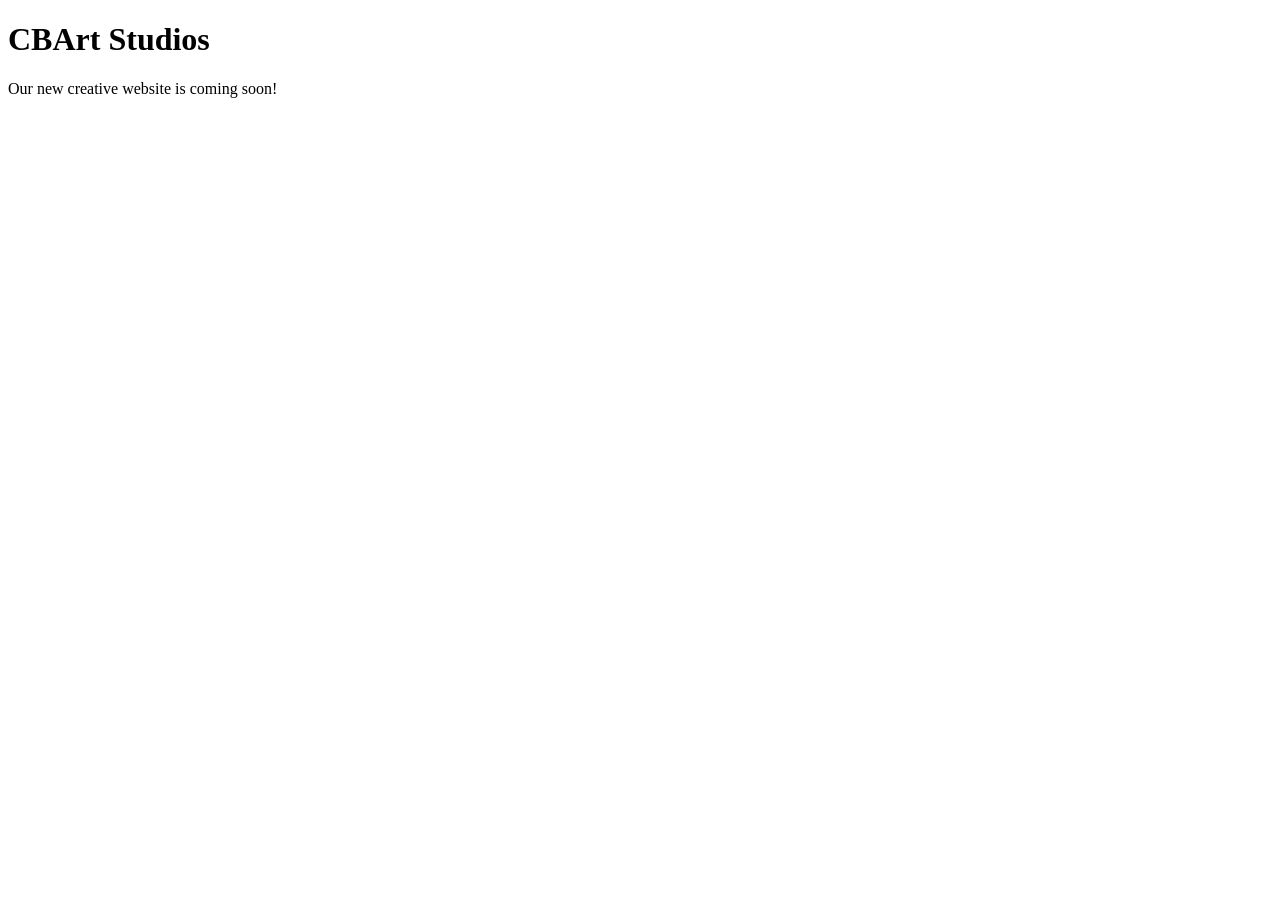
==== index.html @ 7a852289 "Create index.html" ====
<!DOCTYPE html>
<html lang="en">
<head>
  <meta charset="UTF-8">
  <title>CBArt Studios</title>
</head>
<body>
  <h1>CBArt Studios</h1>
  <p>Our new creative website is coming soon!</p>
</body>
</html>
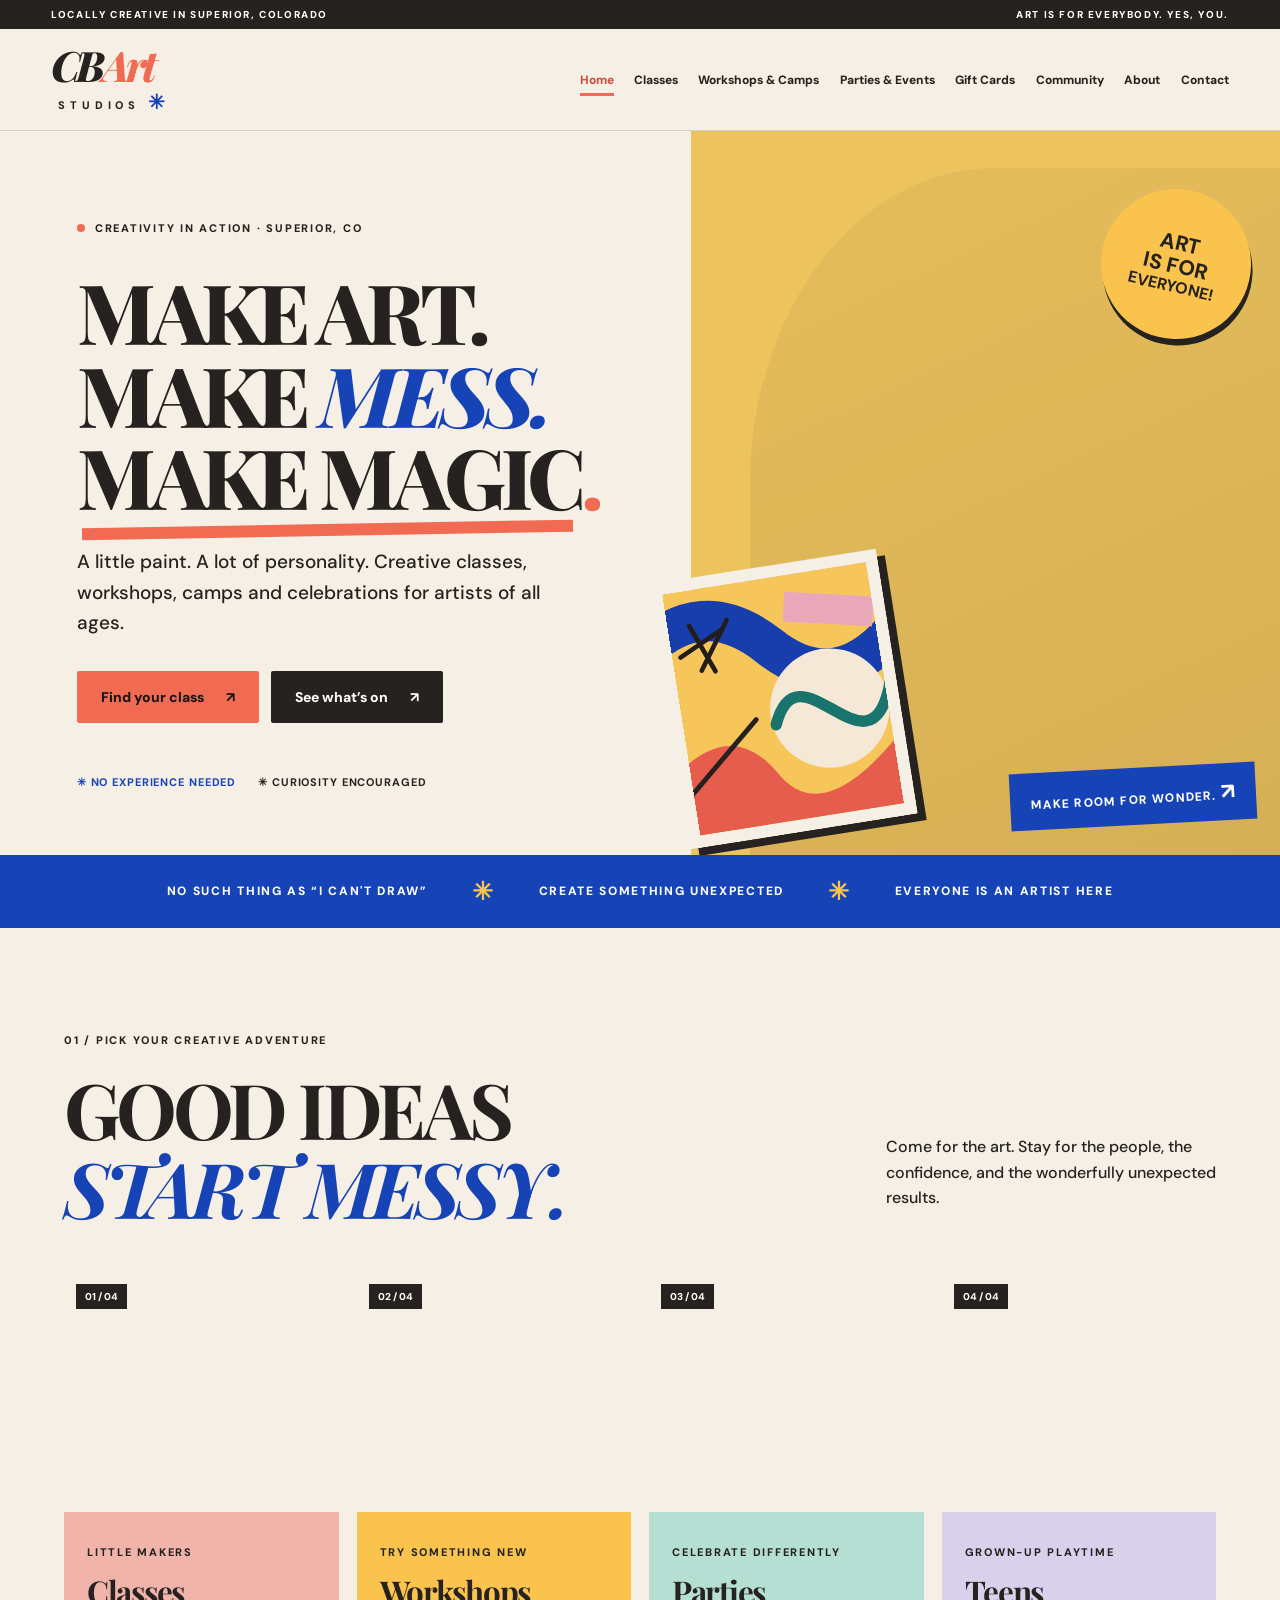
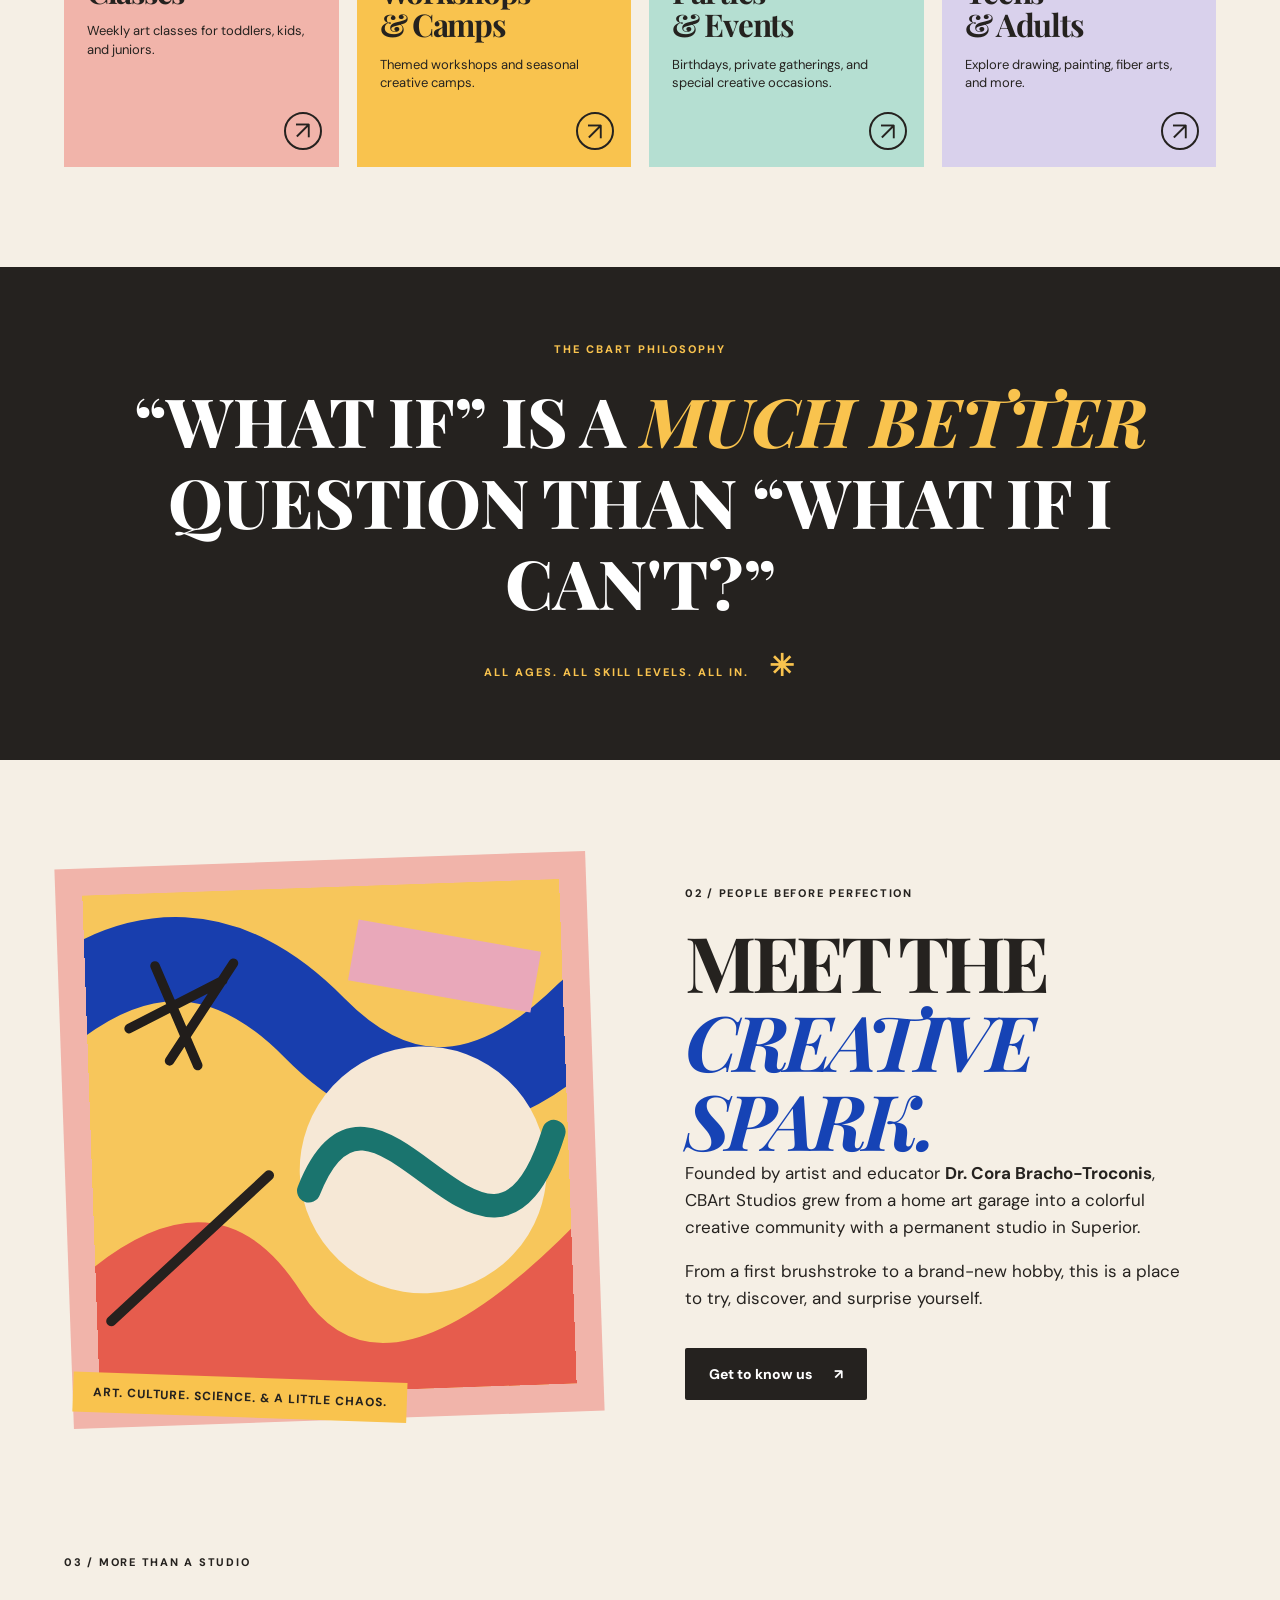
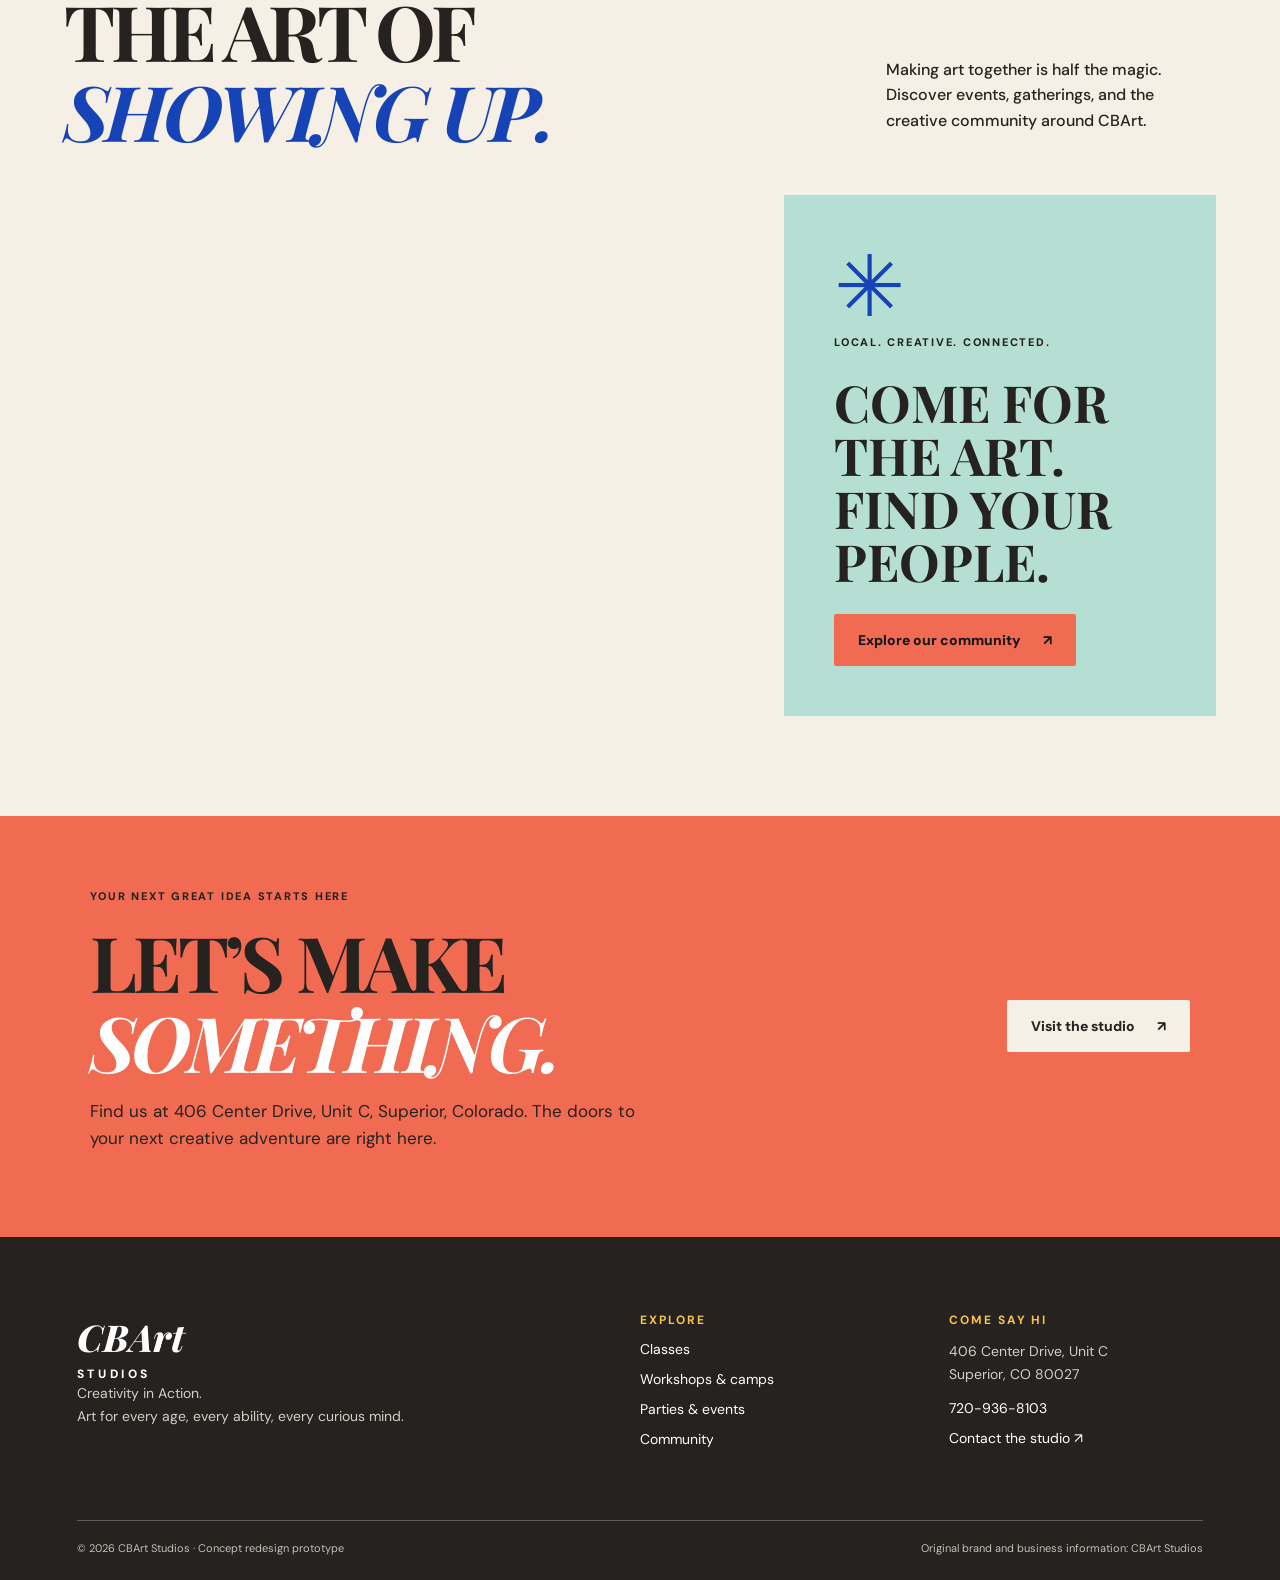
==== commit 48c214e6: "Add files via upload" ====
--- a/index.html
+++ b/index.html
@@ -1,11 +1,15 @@
 <!DOCTYPE html>
 <html lang="en">
 <head>
-  <meta charset="UTF-8">
-  <title>CBArt Studios</title>
+<meta charset="utf-8" />
+<meta name="viewport" content="width=device-width, initial-scale=1" />
+<meta name="theme-color" content="#f5efe5" />
+<meta name="description" content="CBArt Studios in Superior, Colorado: inspiring art classes, workshops, camps, parties, and creative community experiences for all ages." />
+<title>Home | CBArt Studios</title>
+<link rel="stylesheet" href="style.css" />
 </head>
-<body>
-  <h1>CBArt Studios</h1>
-  <p>Our new creative website is coming soon!</p>
+<body data-page="home">
+<div id="app"></div>
+<script src="site.js" defer></script>
 </body>
 </html>
--- a/style.css
+++ b/style.css
@@ -0,0 +1,5 @@
+@import url('https://fonts.googleapis.com/css2?family=DM+Sans:wght@400;500;600;700;800&family=Playfair+Display:ital,wght@0,700;0,800;1,700;1,800&display=swap');
+:root{--cream:#f5efe5;--ink:#25221f;--coral:#f16b53;--blue:#1643b5;--yellow:#f9c34e;--mint:#b5dfd2;--lavender:#d9d1ec;--pink:#f1b4aa}*{box-sizing:border-box}html{scroll-behavior:smooth}body{margin:0;background:var(--cream);color:var(--ink);font-family:'DM Sans',Arial,sans-serif}a{color:inherit;text-decoration:none}p{line-height:1.6}button{font:inherit}.site-header{background:var(--cream);position:relative;z-index:10;border-bottom:1px solid #27231e26}.topline{background:var(--ink);color:#fff;display:flex;justify-content:space-between;gap:1rem;padding:8px max(4vw,20px);font-size:10px;letter-spacing:.16em;font-weight:800}.nav-wrap{padding:20px 4vw;max-width:1600px;margin:auto;display:flex;align-items:center;justify-content:space-between;gap:30px}.logo{line-height:.78;display:flex;flex-direction:column;min-width:164px}.logo-script{font-family:'Playfair Display',Georgia,serif;font-size:42px;font-weight:800;letter-spacing:-.09em;font-style:italic}.logo-script span{color:var(--coral)}.logo-small{font-size:11px;letter-spacing:.44em;font-weight:800;margin-top:13px;padding-left:7px}.logo-small i{font-style:normal;color:var(--blue);font-size:20px;letter-spacing:0}.navigation{display:flex;flex-wrap:wrap;align-items:center;justify-content:end;gap:clamp(12px,1.6vw,27px)}.navigation a{font-size:12px;font-weight:800;position:relative;white-space:nowrap}.navigation a:hover,.navigation a.active{color:#ca4e40}.navigation a.active:after{content:"";position:absolute;height:3px;width:100%;background:var(--coral);bottom:-8px;left:0}.nav-toggle{display:none;background:none;border:0;font-weight:800;letter-spacing:.1em}.page-grid{display:grid;grid-template-columns:1.08fr .92fr}.hero{min-height:660px;max-width:1600px;margin:auto;overflow:hidden}.hero-copy{padding:90px 3vw 66px 6vw;z-index:1}.label-line,.eyebrow{font-weight:800;letter-spacing:.16em;font-size:11px}.label-line{display:flex;align-items:center;gap:10px}.dot{height:8px;width:8px;border-radius:50%;background:var(--coral)}h1,h2,h3,p{margin-top:0}.hero h1{font-family:'Playfair Display',Georgia,serif;font-size:clamp(55px,6.5vw,102px);line-height:.99;letter-spacing:-.06em;margin:35px 0 30px;font-weight:800}.hero h1 em,.section h2 i,.inner-hero h1 i,.contact-band h2 i,.contact-details h2 i{font-style:italic;color:var(--blue)}.magic{position:relative;white-space:nowrap}.magic:after{content:"";position:absolute;bottom:-5px;left:1%;width:94%;height:12px;background:var(--coral);z-index:-1;transform:rotate(-1deg)}.period{color:var(--coral)}.intro{max-width:490px;font-size:19px;font-weight:500}.actions{display:flex;flex-wrap:wrap;gap:12px;margin:32px 0}.button{display:inline-flex;align-items:center;justify-content:space-between;gap:22px;padding:17px 24px;border-radius:2px;background:var(--ink);color:#fff;font-weight:800;font-size:14px;transition:transform .2s,background .2s}.button:hover{transform:translateY(-3px);background:var(--blue)}.button-coral{background:var(--coral);color:#151515}.button-light{background:var(--cream);color:var(--ink)}.hero-fine{display:flex;gap:22px;flex-wrap:wrap;font-weight:700;font-size:11px;text-transform:uppercase;letter-spacing:.08em;margin-top:52px}.hero-fine span:first-child{color:var(--blue)}.hero-art{position:relative;background:#edc35e;min-height:640px;isolation:isolate}.hero-photo{position:absolute;inset:5% 0 0 10%;background-size:cover;background-position:center;border-radius:46% 0 0 0}.hero-collage{position:absolute;width:39%;height:37%;left:-4%;bottom:3%;border:12px solid var(--cream);box-shadow:8px 8px 0 var(--ink);transform:rotate(-9deg)}.hero-collage img{width:100%;height:100%;object-fit:cover}.hero-sticker{position:absolute;right:5%;top:8%;background:var(--yellow);color:var(--ink);border-radius:50%;width:150px;height:150px;display:grid;place-content:center;text-align:center;transform:rotate(13deg);line-height:1.1;font-weight:800;font-size:21px;box-shadow:3px 6px 0 #25221f}.hero-sticker strong{font-size:16px}.hero-caption{position:absolute;bottom:30px;right:24px;color:#fff;background:var(--blue);padding:14px 20px;font-weight:800;font-size:12px;letter-spacing:.1em;transform:rotate(-3deg)}.hero-caption span{font-size:22px}.ribbon{background:var(--blue);color:#fff;display:flex;gap:44px;justify-content:center;align-items:center;padding:20px;overflow:hidden;white-space:nowrap;font-size:12px;font-weight:800;letter-spacing:.14em}.ribbon b{color:var(--yellow);font-size:25px}.section{max-width:1500px;margin:0 auto;padding:100px 5vw}.section-heading{display:flex;justify-content:space-between;gap:30px;align-items:end;margin-bottom:45px}.section-heading h2,.story-text h2,.split-intro h2,.contact-details h2{font-family:'Playfair Display',Georgia,serif;font-size:clamp(45px,6vw,82px);letter-spacing:-.055em;line-height:1.03;margin:20px 0 0}.section-heading>p{max-width:330px;font-size:16px;font-weight:500}.offer-grid{display:grid;grid-template-columns:repeat(4,1fr);gap:18px}.offer-card{min-width:0;transition:transform .2s}.offer-card:hover{transform:translateY(-7px)}.offer-art{height:240px;background-size:cover;background-position:center;position:relative}.offer-num{position:absolute;top:12px;left:12px;color:#fff;background:var(--ink);padding:6px 9px;font-size:10px;font-weight:800}.offer-content{position:relative;padding:28px 23px 62px;min-height:255px}.pink .offer-content{background:var(--pink)}.yellow .offer-content{background:var(--yellow)}.mint .offer-content{background:var(--mint)}.lavender .offer-content{background:var(--lavender)}.offer-content h3{font-family:'Playfair Display',Georgia,serif;font-size:clamp(25px,2.45vw,37px);line-height:1.07;letter-spacing:-.04em;margin:14px 0}.offer-content p{font-size:13px;line-height:1.4}.circle-arrow{position:absolute;bottom:17px;right:17px;border:2px solid var(--ink);border-radius:50%;width:38px;height:38px;display:grid;place-items:center;font-size:25px}.manifesto{background:var(--ink);color:#fff;padding:75px 6vw;text-align:center}.manifesto-label,.manifesto-end{letter-spacing:.18em;font-size:11px;font-weight:800;color:var(--yellow)}.manifesto p{font-family:'Playfair Display',Georgia,serif;font-size:clamp(36px,5.3vw,77px);font-weight:800;line-height:1.19;max-width:1150px;margin:24px auto}.manifesto p span{color:var(--yellow);font-style:italic}.manifesto-end span{font-size:30px;padding-left:15px}.story-block{display:grid;grid-template-columns:1fr 1fr;gap:7vw;align-items:center}.story-visual{position:relative;min-height:560px;background:var(--pink);padding:27px;transform:rotate(-2deg)}.story-visual img{width:100%;height:505px;object-fit:cover;display:block}.story-tag{position:absolute;bottom:6px;left:0;background:var(--yellow);padding:12px 20px;transform:rotate(4deg);font-weight:800;letter-spacing:.08em;font-size:12px}.story-text p{font-size:17px;max-width:500px}.story-text .button{margin-top:18px}.community-preview{padding-top:30px}.community-grid{display:grid;grid-template-columns:1.25fr .75fr;min-height:400px}.community-image{background-size:cover;background-position:center}.community-tile{background:var(--mint);padding:50px;position:relative}.community-tile .large-star{font-size:85px;color:var(--blue);display:block;line-height:1}.community-tile h3{font-family:'Playfair Display',Georgia,serif;font-size:clamp(35px,4vw,60px);line-height:1.04;margin:25px 0}.contact-band{background:var(--coral);padding:68px 7vw;display:flex;justify-content:space-between;align-items:center;gap:40px}.contact-band h2{font-family:'Playfair Display',Georgia,serif;font-size:clamp(43px,6vw,85px);letter-spacing:-.05em;line-height:1.05;margin:16px 0}.contact-band h2 i{color:#fff}.contact-band p{max-width:550px;font-size:17px}.footer{background:var(--ink);color:#fff;padding:75px 6vw 25px}.footer-top{display:grid;grid-template-columns:2fr 1fr 1fr;gap:55px;max-width:1400px;margin:auto}.footer-logo{font-family:'Playfair Display',Georgia,serif;font-size:37px;font-weight:800;font-style:italic}.footer-logo span{display:block;font-family:'DM Sans',Arial,sans-serif;font-style:normal;letter-spacing:.3em;font-size:12px;margin-top:5px}.footer-top h3{font-size:12px;letter-spacing:.16em;color:var(--yellow)}.footer-top a:not(.footer-logo){display:block;margin:12px 0;font-size:14px}.footer-top p{color:#d2cec7;font-size:14px}.footer-bottom{max-width:1400px;margin:60px auto 0;border-top:1px solid #ffffff44;padding-top:20px;display:flex;justify-content:space-between;gap:20px;font-size:11px;color:#c5c0b8}.inner-hero{display:grid;grid-template-columns:1.25fr .75fr;min-height:480px;border-bottom:12px solid var(--yellow)}.inner-hero>div:first-child{padding:90px 5vw 65px 7vw;display:flex;flex-direction:column;justify-content:center}.inner-hero h1{font-family:'Playfair Display',Georgia,serif;font-size:clamp(56px,7vw,105px);line-height:1;letter-spacing:-.06em;margin:25px 0}.inner-hero p{max-width:590px;font-size:19px;font-weight:500}.inner-graphic{position:relative;overflow:hidden;background:var(--pink)}.inner-graphic img{height:100%;width:100%;object-fit:cover}.inner-graphic span{position:absolute;bottom:25px;left:15px;background:var(--cream);padding:12px 20px;font-weight:800;letter-spacing:.1em;transform:rotate(-5deg);font-size:12px}.split-intro{display:grid;grid-template-columns:1fr 1fr;gap:8vw;align-items:start}.split-intro>div:last-child{font-size:18px;max-width:570px;padding-top:25px}.mini-cards{display:grid;grid-template-columns:repeat(3,1fr);gap:17px;padding-top:0}.mini-cards article{padding:35px;background:var(--yellow);min-height:265px}.mini-cards article:nth-child(2){background:var(--mint)}.mini-cards article:nth-child(3){background:var(--lavender)}.mini-cards span{font-size:12px;font-weight:800;letter-spacing:.12em}.mini-cards h3{font-family:'Playfair Display',Georgia,serif;font-size:36px;margin:26px 0 15px;letter-spacing:-.03em}.mini-cards p{font-size:15px}.info-panel{background:#e5dfe9;padding:65px 7vw;display:flex;gap:20px;flex-direction:column;align-items:start}.info-panel h3{font-size:13px;letter-spacing:.16em}.info-panel p{font-family:'Playfair Display',Georgia,serif;font-size:clamp(20px,2.5vw,33px);max-width:850px;line-height:1.3}.quote-block{background:var(--blue);color:#fff;text-align:center;padding:90px 7vw}.quote-block>span{font-size:11px;letter-spacing:.18em;font-weight:800;color:var(--yellow)}.quote-block blockquote{max-width:980px;margin:30px auto 0;font-family:'Playfair Display',Georgia,serif;font-size:clamp(31px,4vw,57px);line-height:1.22;font-style:italic}.event-card{display:grid;grid-template-columns:1fr .7fr;gap:0;padding-top:0}.event-card>div:first-child{background:var(--mint);padding:55px}.event-card h3{font-family:'Playfair Display',Georgia,serif;font-size:clamp(46px,6vw,92px);line-height:1;margin:20px 0}.event-card p{max-width:520px}.event-art{background:var(--yellow);display:flex;align-items:center;justify-content:center;font-family:Georgia,serif;font-size:170px;position:relative}.event-art span{position:absolute;color:var(--coral);font-size:100px;right:12%;top:12%}.contact-layout{display:grid;grid-template-columns:1fr 1fr;gap:50px}.contact-details address{font-size:23px;font-style:normal;font-weight:700;line-height:1.4;margin:40px 0}.contact-details h3{font-size:13px;letter-spacing:.15em}.contact-details>p{font-size:18px}.map-panel{background:var(--yellow);display:flex;flex-direction:column;justify-content:center;align-items:center;min-height:500px}.map-art{font-family:'Playfair Display',Georgia,serif;font-size:clamp(70px,9vw,125px);font-weight:800;line-height:.89;letter-spacing:-.07em;transform:rotate(-8deg);position:relative}.map-art span{position:absolute;color:var(--blue);bottom:-30px;right:-50px}.map-panel>a{text-decoration:underline;font-weight:800;margin-top:65px}
+@media(max-width:1100px){.navigation{gap:12px}.navigation a{font-size:11px}.offer-grid{grid-template-columns:repeat(2,1fr)}.offer-content{min-height:225px}.hero h1{font-size:clamp(51px,6.1vw,75px)}}
+@media(max-width:780px){.topline span:last-child{display:none}.nav-wrap{padding:16px 5vw;flex-wrap:wrap}.nav-toggle{display:block;font-size:14px;cursor:pointer}.nav-toggle span{margin-left:12px;font-size:20px}.navigation{display:none;width:100%;flex-direction:column;align-items:stretch;padding:16px 0 5px;gap:0}.navigation.open{display:flex}.navigation a{padding:12px 4px;border-top:1px solid #27231e18;font-size:15px}.navigation a.active:after{display:none}.page-grid,.story-block,.community-grid,.inner-hero,.split-intro,.event-card,.contact-layout{grid-template-columns:1fr}.hero-copy{padding:60px 5vw 50px}.hero h1{font-size:clamp(52px,10vw,82px)}.hero-art{min-height:470px}.hero-photo{left:8%}.hero-sticker{width:125px;height:125px;font-size:17px}.hero-collage{width:33%;height:37%}.section{padding:65px 5vw}.section-heading{display:block}.section-heading>p{max-width:600px}.story-visual{min-height:420px}.story-visual img{height:400px}.community-image{min-height:320px}.footer-top{grid-template-columns:1fr 1fr}.footer-top>div:first-child{grid-column:1/-1}.contact-band{display:block}.contact-band .button{margin-top:15px}.inner-hero>div:first-child{padding:60px 5vw}.inner-graphic{height:220px}.mini-cards{grid-template-columns:1fr;gap:12px}.mini-cards article{min-height:170px}.event-art{min-height:240px}.map-panel{min-height:350px}.footer-bottom{flex-direction:column}}
+@media(max-width:510px){.hero h1{font-size:clamp(42px,11vw,59px)}.hero-fine{margin-top:30px}.hero-art{min-height:380px}.offer-grid{grid-template-columns:1fr}.offer-art{height:260px}.offer-content{min-height:210px}.story-visual{min-height:350px}.story-visual img{height:340px}.story-tag{font-size:10px}.community-tile{padding:30px}.footer-top{grid-template-columns:1fr}.footer-top>div:first-child{grid-column:auto}.topline{font-size:9px}.ribbon{gap:18px}.ribbon span{font-size:10px}}
